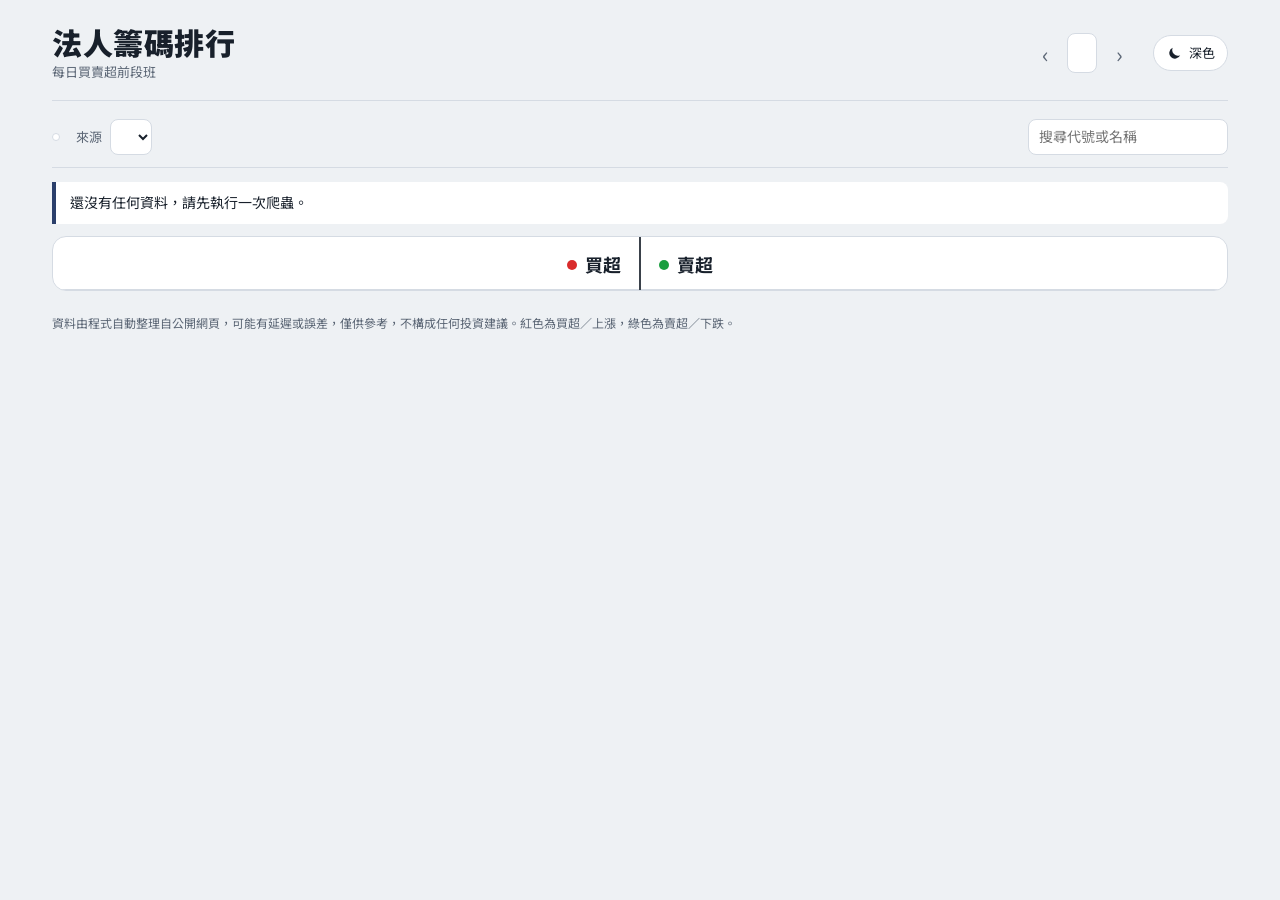
==== web/index.html @ bb814d41 "feat: tw-chip-rank 法人與主力買賣超排行（爬蟲＋靜態網頁）" ====
<!doctype html>
<html lang="zh-Hant-TW">
<head>
  <meta charset="utf-8">
  <meta name="viewport" content="width=device-width, initial-scale=1, viewport-fit=cover">
  <meta name="color-scheme" content="light dark">
  <title>法人籌碼排行</title>
  <link rel="icon" href="data:image/svg+xml,<svg xmlns='http://www.w3.org/2000/svg' viewBox='0 0 100 100'><text y='.9em' font-size='90'>📊</text></svg>">
  <script>
    // 先決定主題再渲染，避免閃白
    (function () {
      var t = null;
      try { t = localStorage.getItem("theme"); } catch (e) {}
      if (!t) t = matchMedia("(prefers-color-scheme: dark)").matches ? "dark" : "light";
      document.documentElement.setAttribute("data-theme", t);
    })();
  </script>
  <link rel="preconnect" href="https://fonts.googleapis.com">
  <link rel="preconnect" href="https://fonts.gstatic.com" crossorigin>
  <link href="https://fonts.googleapis.com/css2?family=Noto+Sans+TC:wght@400;500;700;900&display=swap" rel="stylesheet">
  <link rel="stylesheet" href="assets/style.css">
</head>
<body>
  <header class="top">
    <div class="brand">
      <h1>法人籌碼排行</h1>
      <p class="sub" id="subline">每日買賣超前段班</p>
    </div>

    <nav class="day" aria-label="資料日期">
      <button class="icon-btn" id="prevDay" aria-label="前一個交易日">‹</button>
      <label class="day-pick">
        <span class="sr-only">選擇日期</span>
        <select id="dateSelect"></select>
      </label>
      <button class="icon-btn" id="nextDay" aria-label="下一個交易日">›</button>
    </nav>

    <button class="theme-btn" id="themeBtn" aria-label="切換淺色／深色">
      <svg class="i-sun" viewBox="0 0 24 24" aria-hidden="true"><circle cx="12" cy="12" r="4.5"/><path d="M12 2v2.5M12 19.5V22M2 12h2.5M19.5 12H22M4.9 4.9l1.8 1.8M17.3 17.3l1.8 1.8M4.9 19.1l1.8-1.8M17.3 6.7l1.8-1.8"/></svg>
      <svg class="i-moon" viewBox="0 0 24 24" aria-hidden="true"><path d="M20 14.5A8 8 0 0 1 9.5 4a8 8 0 1 0 10.5 10.5z"/></svg>
      <span id="themeLabel">深色</span>
    </button>
  </header>

  <section class="controls" aria-label="篩選">
    <div class="tabs" id="catTabs" role="tablist" aria-label="類別"></div>

    <div class="filters">
      <div class="seg" id="mktSeg" role="radiogroup" aria-label="市場"></div>
      <label class="field">
        <span>來源</span>
        <select id="srcSelect"></select>
      </label>
      <label class="field search">
        <span class="sr-only">搜尋股票</span>
        <input id="search" type="search" placeholder="搜尋代號或名稱" autocomplete="off">
      </label>
    </div>
  </section>

  <div class="notice" id="notice" hidden></div>

  <p class="tally" id="tally"></p>

  <div class="side-switch seg" id="sideSwitch" role="radiogroup" aria-label="買超或賣超">
    <button role="radio" data-side="buy" aria-checked="true">買超</button>
    <button role="radio" data-side="sell" aria-checked="false">賣超</button>
  </div>

  <main class="board" id="board" data-side="buy">
    <section class="col col-buy" aria-labelledby="hBuy">
      <h2 id="hBuy"><span class="dot up"></span>買超</h2>
      <ol class="rows" id="buyList"></ol>
    </section>
    <div class="spine" aria-hidden="true"></div>
    <section class="col col-sell" aria-labelledby="hSell">
      <h2 id="hSell"><span class="dot down"></span>賣超</h2>
      <ol class="rows" id="sellList"></ol>
    </section>
  </main>

  <footer class="foot">
    <p id="sourceLink"></p>
    <p>資料由程式自動整理自公開網頁，可能有延遲或誤差，僅供參考，不構成任何投資建議。紅色為買超／上漲，綠色為賣超／下跌。</p>
  </footer>

  <script src="assets/app.js"></script>
</body>
</html>
---- web/assets/style.css ----
/* ============ 色彩：淺色 / 深色兩組 token ============ */
:root {
  --bg: #EEF1F4;
  --surface: #FFFFFF;
  --ink: #18202B;
  --muted: #5B6675;
  --rule: #D5DBE3;
  --accent: #2B3F6B;
  --accent-ink: #FFFFFF;
  --up: #D92B2B;
  --down: #1A9E3F;
  --up-bar: rgba(217, 43, 43, .14);
  --down-bar: rgba(26, 158, 63, .14);
  --hl: #FFF3C4;
  --focus: #3D6BE0;
  color-scheme: light;
}
@media (prefers-color-scheme: dark) {
  :root:not([data-theme="light"]) {
    --bg: #10151C; --surface: #171E27; --ink: #E4E8EE; --muted: #8E99A8; --rule: #27313D;
    --accent: #8FA8DB; --accent-ink: #10151C; --up: #FF5C5C; --down: #33C46A;
    --up-bar: rgba(255, 92, 92, .17); --down-bar: rgba(51, 196, 106, .16); --hl: #3A3420; --focus: #8FB0FF;
    color-scheme: dark;
  }
}
:root[data-theme="dark"] {
  --bg: #10151C; --surface: #171E27; --ink: #E4E8EE; --muted: #8E99A8; --rule: #27313D;
  --accent: #8FA8DB; --accent-ink: #10151C; --up: #FF5C5C; --down: #33C46A;
  --up-bar: rgba(255, 92, 92, .17); --down-bar: rgba(51, 196, 106, .16); --hl: #3A3420; --focus: #8FB0FF;
  color-scheme: dark;
}

/* ============ 基礎 ============ */
:root {
  box-sizing: border-box;
  padding-top: env(safe-area-inset-top, 0px);
  padding-bottom: env(safe-area-inset-bottom, 0px);
}
*, *::before, *::after { box-sizing: inherit; }
html { scroll-padding-top: env(safe-area-inset-top, 0px); -webkit-text-size-adjust: 100%; }
body {
  margin: 0 auto;
  max-width: 1240px;
  padding: 0 clamp(12px, 3vw, 32px) 32px;
  background: var(--bg);
  color: var(--ink);
  font-family: "Noto Sans TC", "PingFang TC", "Microsoft JhengHei", "Helvetica Neue", Arial, sans-serif;
  font-size: 15px;
  line-height: 1.55;
  font-variant-numeric: tabular-nums;
  transition: background-color .2s, color .2s;
}
button, select, input { font: inherit; color: inherit; }
:focus-visible { outline: 2px solid var(--focus); outline-offset: 2px; border-radius: 6px; }
.sr-only { position: absolute; width: 1px; height: 1px; overflow: hidden; clip: rect(0 0 0 0); white-space: nowrap; }

/* ============ 頁首 ============ */
.top {
  display: grid;
  grid-template-columns: 1fr auto auto;
  align-items: center;
  gap: 16px;
  padding: 24px 0 18px;
}
.brand h1 { margin: 0; font-size: clamp(22px, 3vw, 30px); font-weight: 900; letter-spacing: .02em; line-height: 1.2; }
.brand .sub { margin: 2px 0 0; color: var(--muted); font-size: 13px; }

.day { display: flex; align-items: center; gap: 4px; }
.day-pick select {
  appearance: none; border: 1px solid var(--rule); background: var(--surface);
  border-radius: 8px; padding: 7px 14px; font-weight: 700; font-size: 16px; cursor: pointer; text-align: center;
}
.icon-btn {
  width: 36px; height: 36px; border-radius: 8px; border: 1px solid transparent;
  background: transparent; font-size: 22px; line-height: 1; cursor: pointer; color: var(--muted);
}
.icon-btn:hover:not(:disabled) { border-color: var(--rule); color: var(--ink); }
.icon-btn:disabled { opacity: .3; cursor: default; }

.theme-btn {
  display: inline-flex; align-items: center; gap: 6px; height: 36px; padding: 0 12px;
  border-radius: 18px; border: 1px solid var(--rule); background: var(--surface); cursor: pointer; font-size: 13px;
}
.theme-btn svg { width: 17px; height: 17px; fill: none; stroke: currentColor; stroke-width: 1.8; stroke-linecap: round; }
.theme-btn .i-moon { fill: currentColor; stroke: none; }
:root[data-theme="dark"] .i-moon, :root:not([data-theme="dark"]) .i-sun { display: none; }

/* ============ 篩選列 ============ */
.controls { border-top: 1px solid var(--rule); border-bottom: 1px solid var(--rule); margin-bottom: 14px; }
.tabs { display: flex; gap: 4px; overflow-x: auto; scrollbar-width: none; padding-top: 6px; }
.tabs::-webkit-scrollbar { display: none; }
.tabs button {
  flex: none; border: 0; background: none; padding: 10px 14px 12px; cursor: pointer;
  font-size: 16px; font-weight: 500; color: var(--muted); border-bottom: 3px solid transparent;
}
.tabs button[aria-selected="true"] { color: var(--ink); font-weight: 700; border-bottom-color: var(--accent); }
.tabs button:disabled { opacity: .35; cursor: default; }

.filters { display: flex; flex-wrap: wrap; gap: 10px 16px; align-items: center; padding: 12px 0; }
.seg { display: inline-flex; background: var(--surface); border: 1px solid var(--rule); border-radius: 9px; padding: 3px; }
.seg button {
  border: 0; background: none; padding: 5px 14px; border-radius: 6px; cursor: pointer; font-size: 14px; color: var(--muted);
}
.seg button[aria-checked="true"] { background: var(--accent); color: var(--accent-ink); font-weight: 700; }
.seg button:disabled { opacity: .35; cursor: default; }
.field { display: inline-flex; align-items: center; gap: 8px; font-size: 13px; color: var(--muted); }
.field select, .field input {
  border: 1px solid var(--rule); background: var(--surface); border-radius: 8px; padding: 6px 10px; font-size: 14px; color: var(--ink);
}
.search { margin-left: auto; }
.search input { width: 200px; }

.notice {
  border-left: 4px solid var(--accent); background: var(--surface); padding: 10px 14px; border-radius: 0 8px 8px 0;
  margin-bottom: 12px; font-size: 14px;
}
.notice.err { border-left-color: var(--up); }
.tally { margin: 0 0 12px; color: var(--muted); font-size: 14px; }
.tally b.up { color: var(--up); }
.tally b.down { color: var(--down); }

/* ============ 對拉排行板 ============ */
.board {
  display: grid;
  grid-template-columns: 1fr 2px 1fr;
  background: var(--surface);
  border: 1px solid var(--rule);
  border-radius: 14px;
  overflow: hidden;
}
.spine { background: var(--ink); opacity: .85; }
.col h2 {
  margin: 0; padding: 14px 18px 10px; font-size: 18px; font-weight: 700; display: flex; align-items: center; gap: 8px;
  border-bottom: 1px solid var(--rule);
}
.col-buy h2 { justify-content: flex-end; }
.dot { width: 10px; height: 10px; border-radius: 50%; }
.dot.up { background: var(--up); }
.dot.down { background: var(--down); }

.rows { list-style: none; margin: 0; padding: 0; }
.row {
  position: relative;
  display: grid;
  grid-template-columns: 2.2em minmax(0, 1fr) auto 6.2em;
  align-items: center;
  gap: 10px;
  padding: 8px 18px;
  border-bottom: 1px solid var(--rule);
  isolation: isolate;
}
.row:last-child { border-bottom: 0; }
/* 量能條：從中央脊線往外長 */
.row::before {
  content: ""; position: absolute; top: 4px; bottom: 4px; width: var(--w, 0%); z-index: -1; border-radius: 3px;
}
.col-buy .row::before { right: 0; background: var(--up-bar); border-radius: 3px 0 0 3px; }
.col-sell .row::before { left: 0; background: var(--down-bar); border-radius: 0 3px 3px 0; }
.row.hit { background: var(--hl); }

.rk { color: var(--muted); font-size: 13px; text-align: right; }
.rk.rk-top { color: var(--ink); font-weight: 900; font-size: 15px; }
.nm { min-width: 0; }
.nm a { color: inherit; text-decoration: none; font-weight: 500; }
.nm a:hover { text-decoration: underline; }
.nm .cd { color: var(--muted); font-size: 12px; margin-left: 6px; }
.streak {
  display: inline-block; margin-left: 6px; font-size: 11px; padding: 0 6px; border-radius: 9px; vertical-align: 1px;
  border: 1px solid currentColor;
}
.col-buy .streak { color: var(--up); }
.col-sell .streak { color: var(--down); }
.px { text-align: right; font-size: 13px; line-height: 1.25; }
.px .chg { display: block; font-size: 12px; }
.net { text-align: right; font-weight: 700; font-size: 16px; }
.up { color: var(--up); }
.down { color: var(--down); }
.flat { color: var(--muted); }
.empty { padding: 36px 18px; color: var(--muted); text-align: center; }

.side-switch { display: none; margin-bottom: 12px; }

.foot { color: var(--muted); font-size: 12px; margin-top: 22px; line-height: 1.7; }
.foot a { color: var(--accent); }

/* ============ 平板 ============ */
@media (max-width: 980px) {
  .row { grid-template-columns: 2em minmax(0, 1fr) 5.6em; padding: 8px 12px; }
  .px { display: none; }
  .search { margin-left: 0; flex: 1 1 180px; }
  .search input { width: 100%; }
}

/* ============ 手機：單欄 + 買/賣切換 ============ */
@media (max-width: 640px) {
  .top { grid-template-columns: 1fr auto; gap: 10px; padding-top: 16px; }
  .day { grid-column: 1 / -1; grid-row: 2; justify-content: center; }
  .theme-btn span { display: none; }
  .theme-btn { width: 36px; padding: 0; justify-content: center; }
  .filters { gap: 10px; }
  .side-switch { display: flex; }
  .side-switch button { flex: 1; padding: 8px; font-size: 15px; }
  .side-switch button[data-side="sell"][aria-checked="true"] { background: var(--down); color: #fff; }
  .side-switch button[data-side="buy"][aria-checked="true"] { background: var(--up); color: #fff; }
  .board { grid-template-columns: 1fr; }
  .spine { display: none; }
  .board[data-side="buy"] .col-sell, .board[data-side="sell"] .col-buy { display: none; }
  .col h2 { display: none; }
  .col-buy h2 { justify-content: flex-start; }
  .row { grid-template-columns: 1.9em minmax(0, 1fr) auto 5.4em; padding: 10px 12px; }
  .px { display: block; }
  .col-buy .row::before { right: auto; left: 0; border-radius: 0 3px 3px 0; }
}

@media (prefers-reduced-motion: reduce) {
  * { transition: none !important; }
}
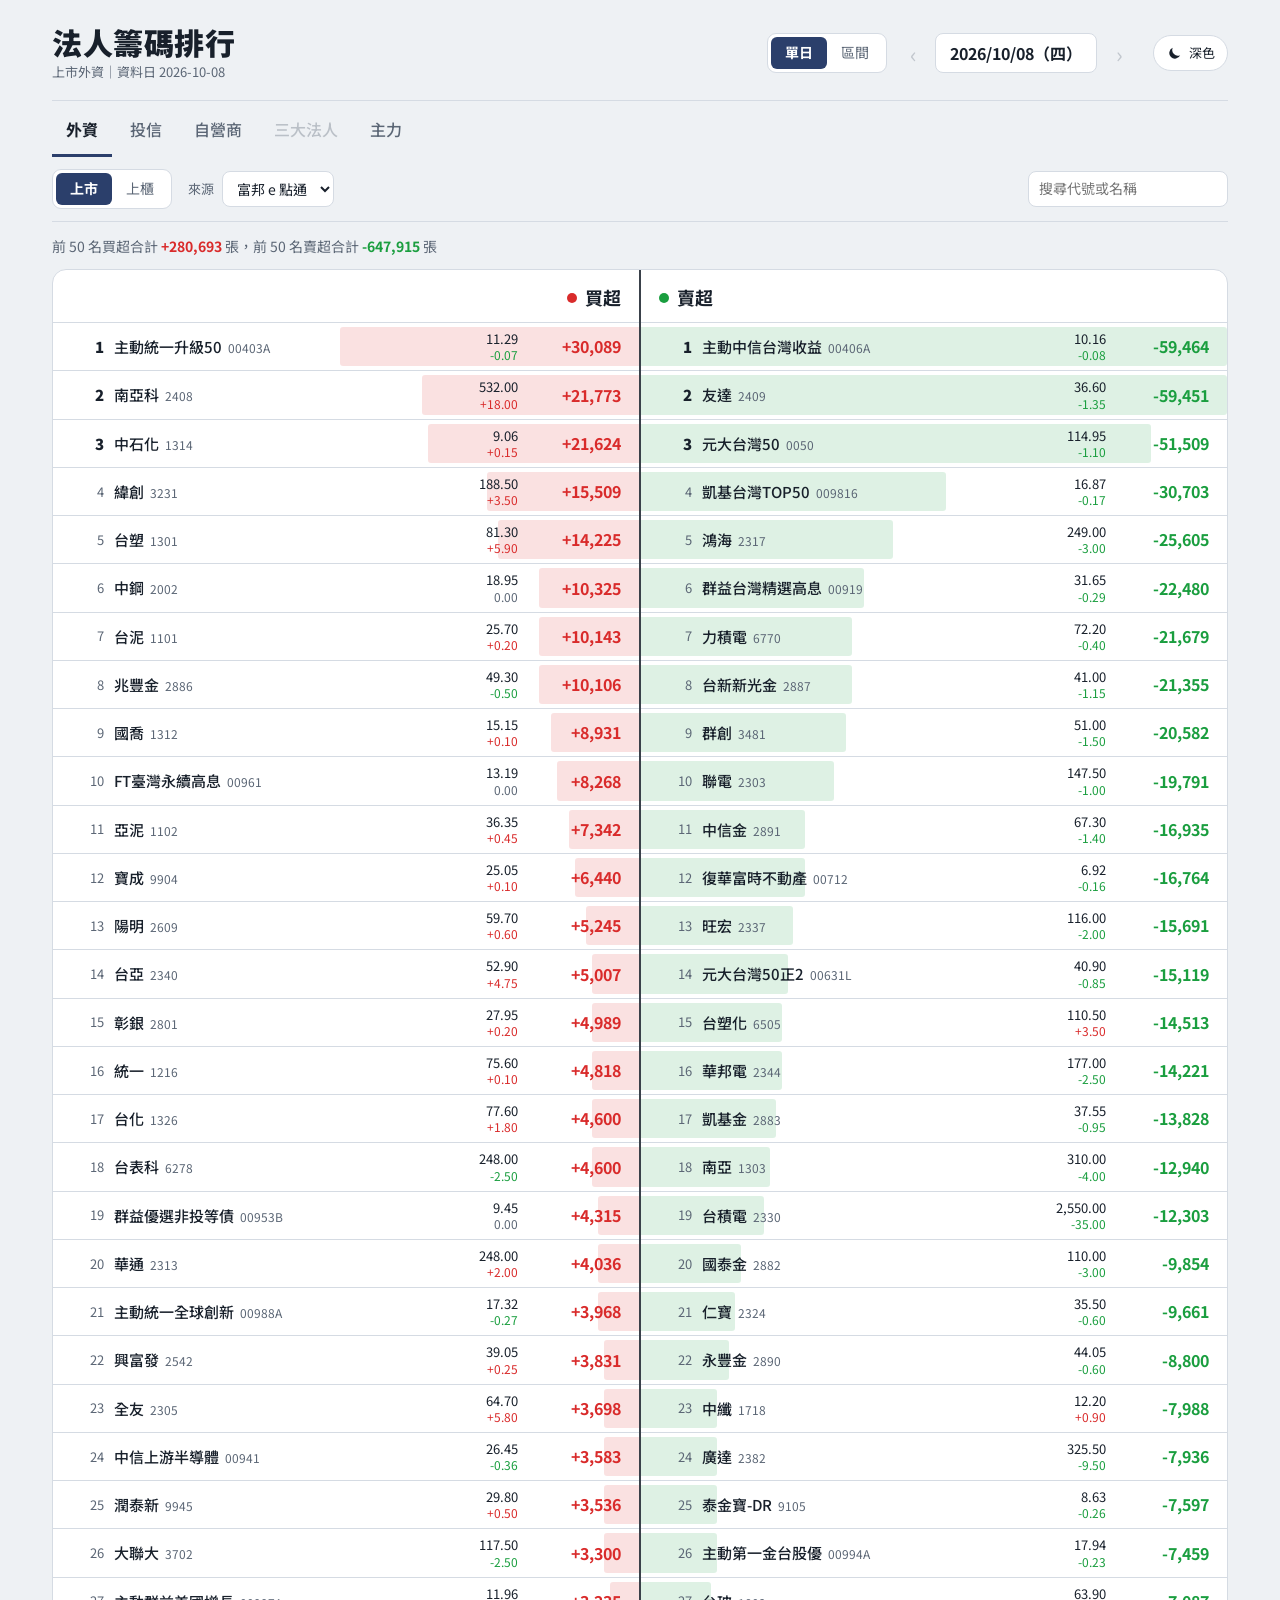
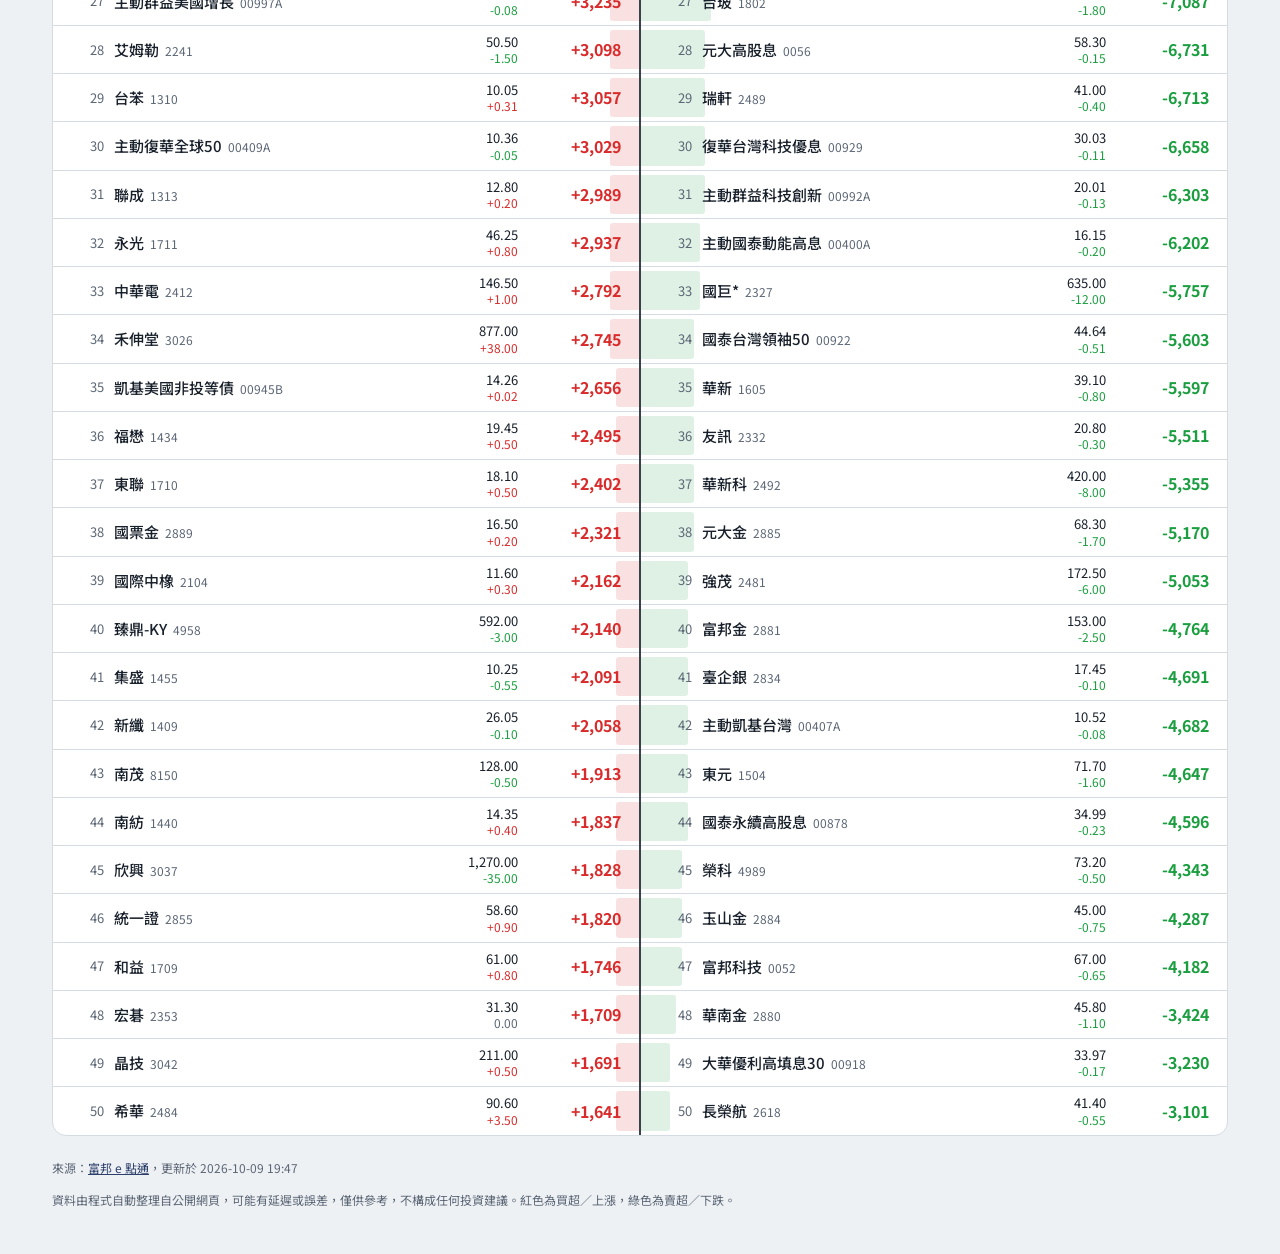
==== commit 62592664: "feat(web): 區間模式－選起訖日期統計累計買賣超" ====
--- a/web/index.html
+++ b/web/index.html
@@ -28,12 +28,29 @@
     </div>
 
     <nav class="day" aria-label="資料日期">
-      <button class="icon-btn" id="prevDay" aria-label="前一個交易日">‹</button>
-      <label class="day-pick">
-        <span class="sr-only">選擇日期</span>
-        <select id="dateSelect"></select>
-      </label>
-      <button class="icon-btn" id="nextDay" aria-label="下一個交易日">›</button>
+      <div class="seg mode-seg" id="modeSeg" role="radiogroup" aria-label="單日或區間">
+        <button role="radio" data-mode="day" aria-checked="true">單日</button>
+        <button role="radio" data-mode="range" aria-checked="false">區間</button>
+      </div>
+      <div class="day-single" id="daySingle">
+        <button class="icon-btn" id="prevDay" aria-label="前一個交易日">‹</button>
+        <label class="day-pick">
+          <span class="sr-only">選擇日期</span>
+          <select id="dateSelect"></select>
+        </label>
+        <button class="icon-btn" id="nextDay" aria-label="下一個交易日">›</button>
+      </div>
+      <div class="day-range" id="dayRange" hidden>
+        <label class="day-pick">
+          <span class="sr-only">起始日</span>
+          <select id="fromSelect"></select>
+        </label>
+        <span class="range-sep" aria-hidden="true">～</span>
+        <label class="day-pick">
+          <span class="sr-only">結束日</span>
+          <select id="toSelect"></select>
+        </label>
+      </div>
     </nav>
 
     <button class="theme-btn" id="themeBtn" aria-label="切換淺色／深色">
@@ -58,6 +75,15 @@
       </label>
     </div>
   </section>
+
+  <div class="presets" id="presets" hidden>
+    <span>快速選擇</span>
+    <button data-n="5">近 5 日</button>
+    <button data-n="10">近 10 日</button>
+    <button data-n="20">近 20 日</button>
+    <button data-n="60">近 60 日</button>
+    <button data-n="0">全部</button>
+  </div>
 
   <div class="notice" id="notice" hidden></div>
 
--- a/web/assets/style.css
+++ b/web/assets/style.css
@@ -70,6 +70,24 @@
   appearance: none; border: 1px solid var(--rule); background: var(--surface);
   border-radius: 8px; padding: 7px 14px; font-weight: 700; font-size: 16px; cursor: pointer; text-align: center;
 }
+.day { flex-wrap: wrap; justify-content: center; gap: 8px; }
+.day-single, .day-range { display: flex; align-items: center; gap: 4px; }
+.day-range[hidden], .day-single[hidden], .presets[hidden] { display: none; }
+.day-range .day-pick select { font-size: 15px; padding: 7px 10px; }
+.range-sep { color: var(--muted); padding: 0 2px; }
+.mode-seg button { padding: 5px 12px; }
+
+.presets { display: flex; flex-wrap: wrap; align-items: center; gap: 6px; margin: -4px 0 12px; font-size: 13px; color: var(--muted); }
+.presets span { margin-right: 4px; }
+.presets button {
+  border: 1px solid var(--rule); background: var(--surface); border-radius: 14px; padding: 3px 12px; cursor: pointer; font-size: 13px; color: var(--ink);
+}
+.presets button[aria-pressed="true"] { background: var(--accent); color: var(--accent-ink); border-color: var(--accent); font-weight: 700; }
+.presets button:disabled { opacity: .35; cursor: default; }
+
+.days-badge { display: inline-block; margin-left: 6px; font-size: 11px; padding: 0 6px; border-radius: 9px; vertical-align: 1px; color: var(--muted); border: 1px solid var(--rule); }
+.days-badge.full { color: var(--ink); border-color: var(--ink); font-weight: 700; }
+
 .icon-btn {
   width: 36px; height: 36px; border-radius: 8px; border: 1px solid transparent;
   background: transparent; font-size: 22px; line-height: 1; cursor: pointer; color: var(--muted);
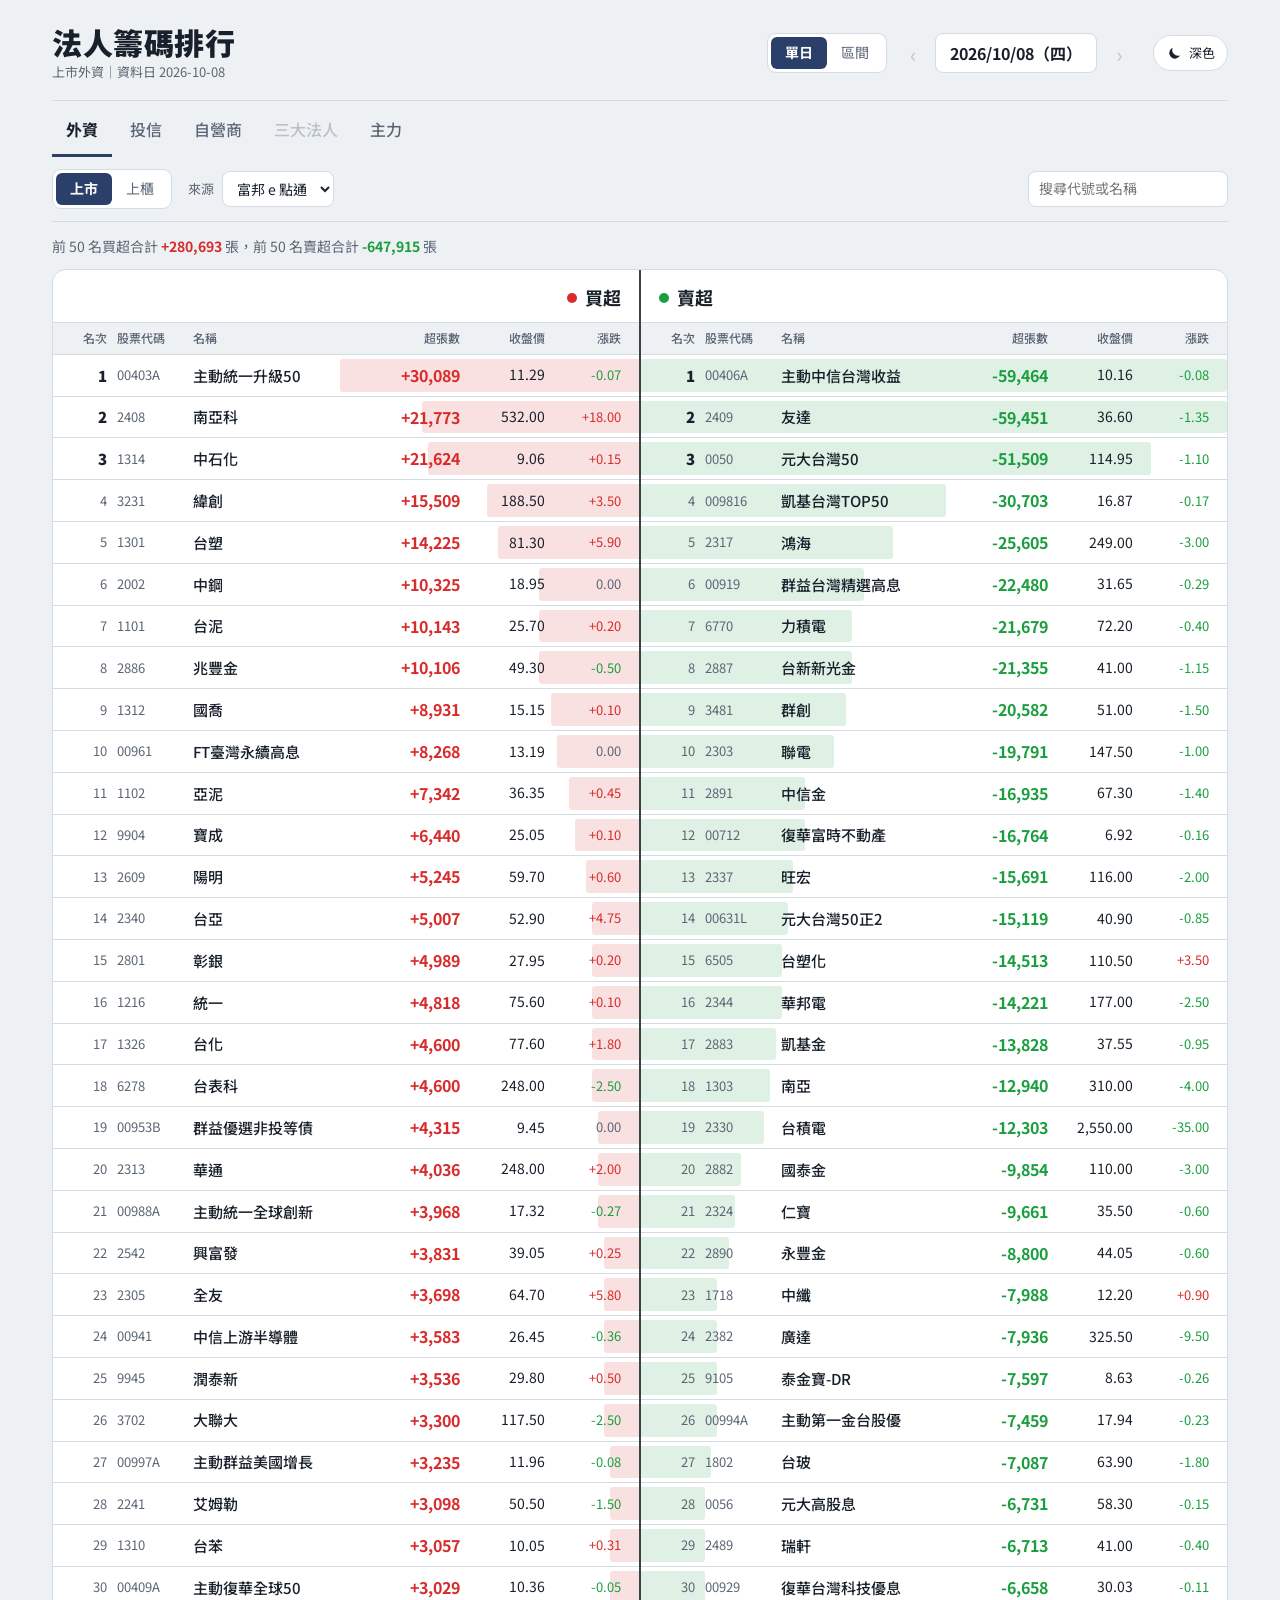
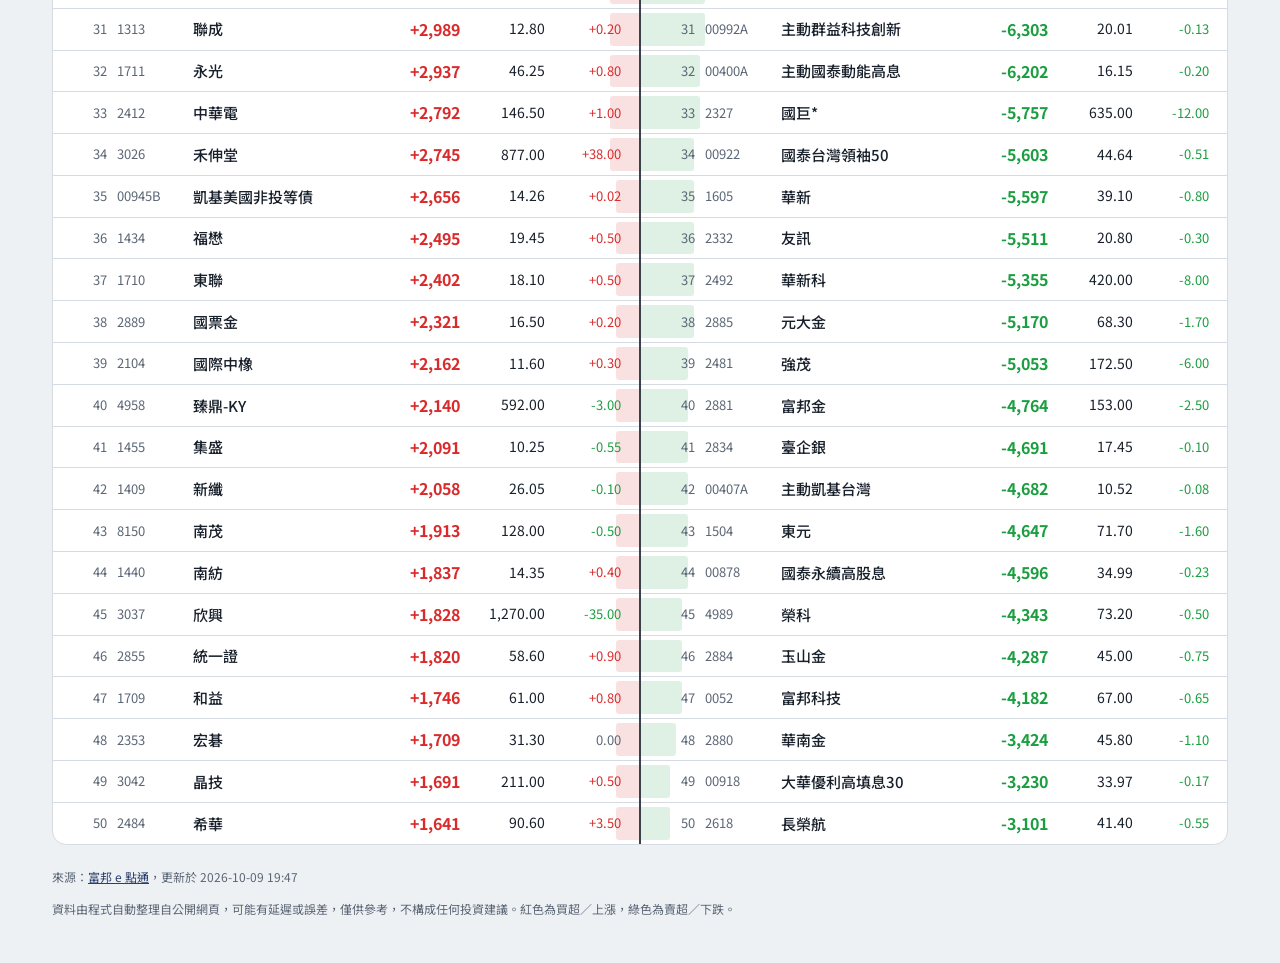
==== commit e1d4df6f: "feat(web): 排行表加表頭，欄位改為名次／股票代碼／名稱／超張數／收盤價／漲跌" ====
--- a/web/index.html
+++ b/web/index.html
@@ -97,11 +97,13 @@
   <main class="board" id="board" data-side="buy">
     <section class="col col-buy" aria-labelledby="hBuy">
       <h2 id="hBuy"><span class="dot up"></span>買超</h2>
+      <div class="row thead" role="presentation"><span class="rk">名次</span><span class="cd">股票代碼</span><span class="nm">名稱</span><span class="net h-net">超張數</span><span class="px h-px">收盤價</span><span class="chg">漲跌</span></div>
       <ol class="rows" id="buyList"></ol>
     </section>
     <div class="spine" aria-hidden="true"></div>
     <section class="col col-sell" aria-labelledby="hSell">
       <h2 id="hSell"><span class="dot down"></span>賣超</h2>
+      <div class="row thead" role="presentation"><span class="rk">名次</span><span class="cd">股票代碼</span><span class="nm">名稱</span><span class="net h-net">超張數</span><span class="px h-px">收盤價</span><span class="chg">漲跌</span></div>
       <ol class="rows" id="sellList"></ol>
     </section>
   </main>
--- a/web/assets/style.css
+++ b/web/assets/style.css
@@ -160,7 +160,7 @@
 .row {
   position: relative;
   display: grid;
-  grid-template-columns: 2.2em minmax(0, 1fr) auto 6.2em;
+  grid-template-columns: 2.4em 4.4em minmax(0, 1fr) 6.2em 5em 4.4em;
   align-items: center;
   gap: 10px;
   padding: 8px 18px;
@@ -181,15 +181,21 @@
 .nm { min-width: 0; }
 .nm a { color: inherit; text-decoration: none; font-weight: 500; }
 .nm a:hover { text-decoration: underline; }
-.nm .cd { color: var(--muted); font-size: 12px; margin-left: 6px; }
+.row > .cd { color: var(--muted); font-size: 13px; }
+.nm { overflow: hidden; text-overflow: ellipsis; white-space: nowrap; }
 .streak {
   display: inline-block; margin-left: 6px; font-size: 11px; padding: 0 6px; border-radius: 9px; vertical-align: 1px;
   border: 1px solid currentColor;
 }
 .col-buy .streak { color: var(--up); }
 .col-sell .streak { color: var(--down); }
-.px { text-align: right; font-size: 13px; line-height: 1.25; }
-.px .chg { display: block; font-size: 12px; }
+.px { text-align: right; font-size: 14px; }
+.row > .chg { text-align: right; font-size: 13px; }
+/* 表頭 */
+.row.thead { padding-top: 6px; padding-bottom: 6px; color: var(--muted); background: var(--bg); }
+.row.thead::before { display: none; }
+.row.thead > span { color: var(--muted); font-size: 12px; font-weight: 500; white-space: nowrap; overflow: hidden; text-overflow: clip; }
+.row.thead .nm { overflow: visible; }
 .net { text-align: right; font-weight: 700; font-size: 16px; }
 .up { color: var(--up); }
 .down { color: var(--down); }
@@ -203,8 +209,10 @@
 
 /* ============ 平板 ============ */
 @media (max-width: 980px) {
-  .row { grid-template-columns: 2em minmax(0, 1fr) 5.6em; padding: 8px 12px; }
-  .px { display: none; }
+  .row { grid-template-columns: 2em 3.9em minmax(0, 1fr) 5.4em 4.4em 3.8em; gap: 6px; padding: 8px 10px; }
+  .net { font-size: 15px; }
+  .px, .row > .chg { font-size: 12px; }
+  .streak, .days-badge { display: none; }
   .search { margin-left: 0; flex: 1 1 180px; }
   .search input { width: 100%; }
 }
@@ -225,8 +233,10 @@
   .board[data-side="buy"] .col-sell, .board[data-side="sell"] .col-buy { display: none; }
   .col h2 { display: none; }
   .col-buy h2 { justify-content: flex-start; }
-  .row { grid-template-columns: 1.9em minmax(0, 1fr) auto 5.4em; padding: 10px 12px; }
-  .px { display: block; }
+  .row { grid-template-columns: 1.5em 3.3em minmax(0, 1fr) 4.9em 4.1em 3.3em; gap: 4px; padding: 10px 8px; }
+  .row > .cd { font-size: 12px; }
+  .net { font-size: 14px; }
+  .row.thead > span { font-size: 11px; letter-spacing: -.02em; }
   .col-buy .row::before { right: auto; left: 0; border-radius: 0 3px 3px 0; }
 }
 
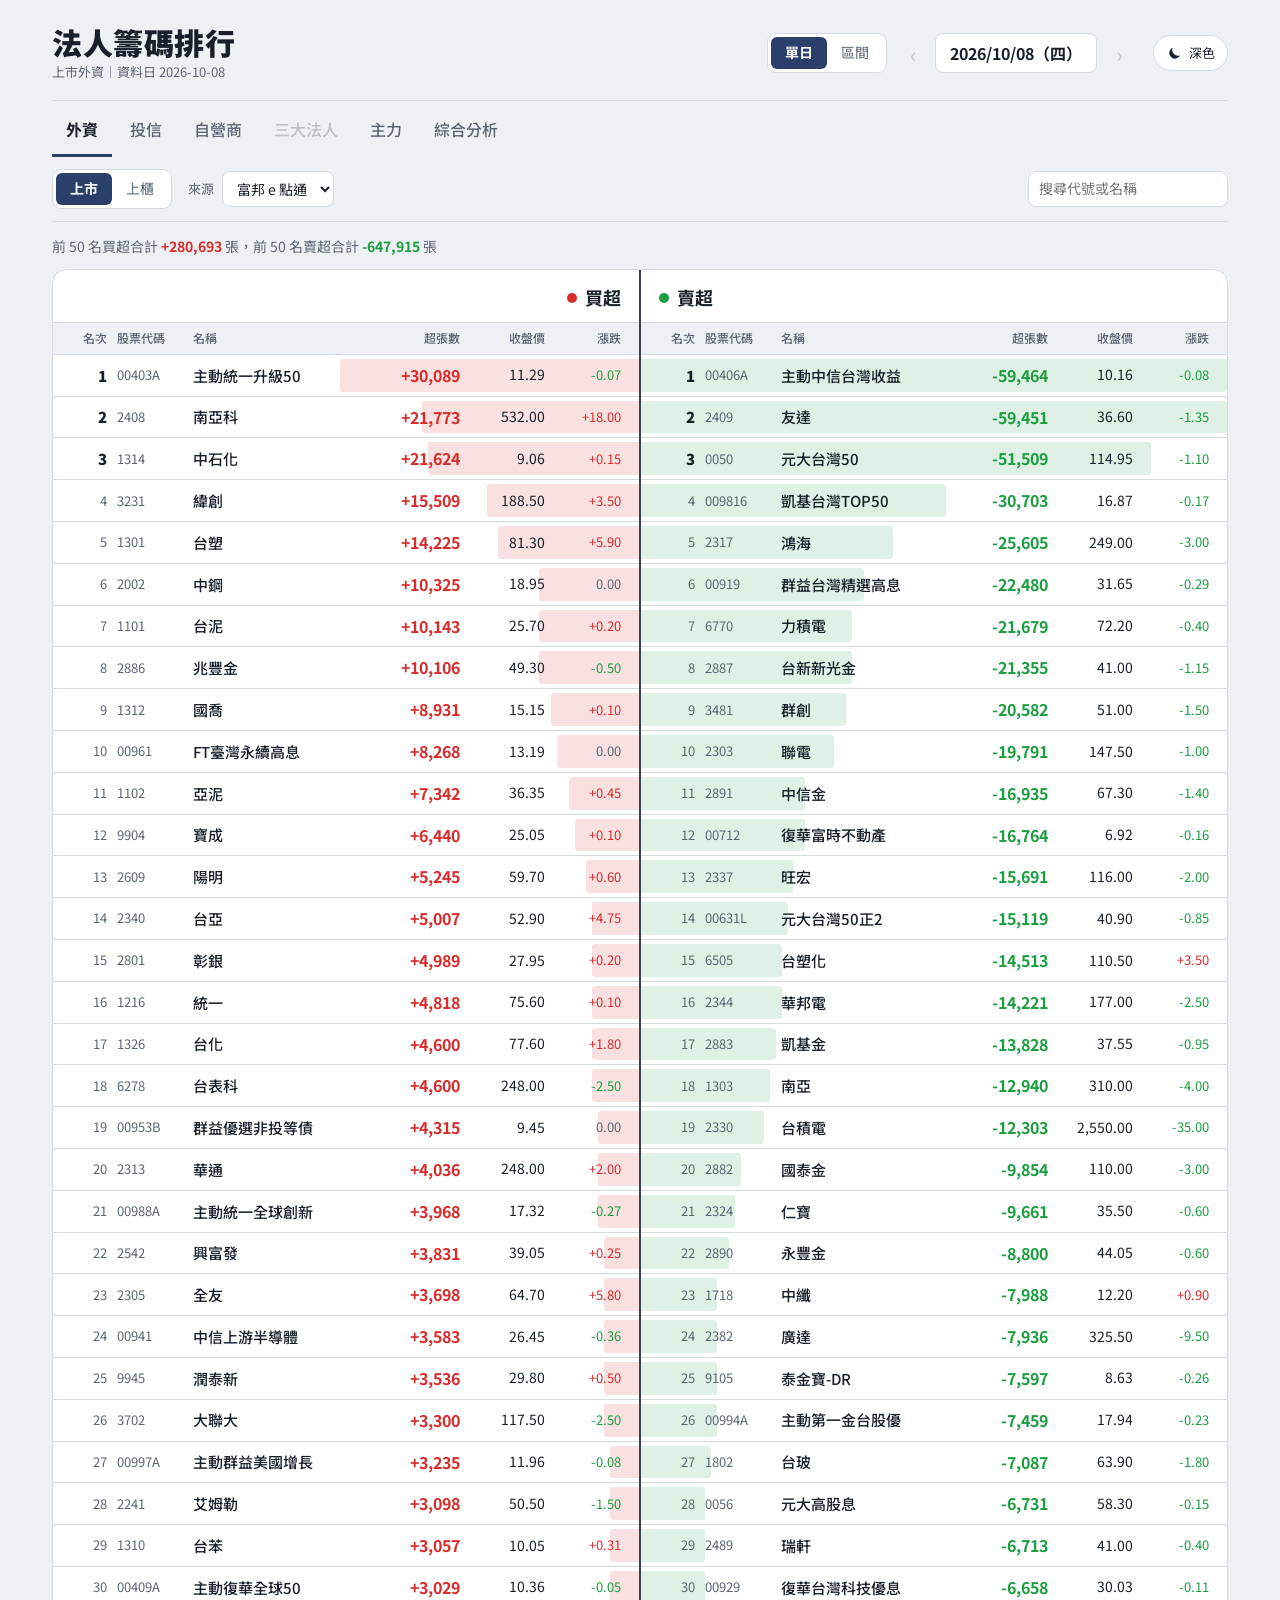
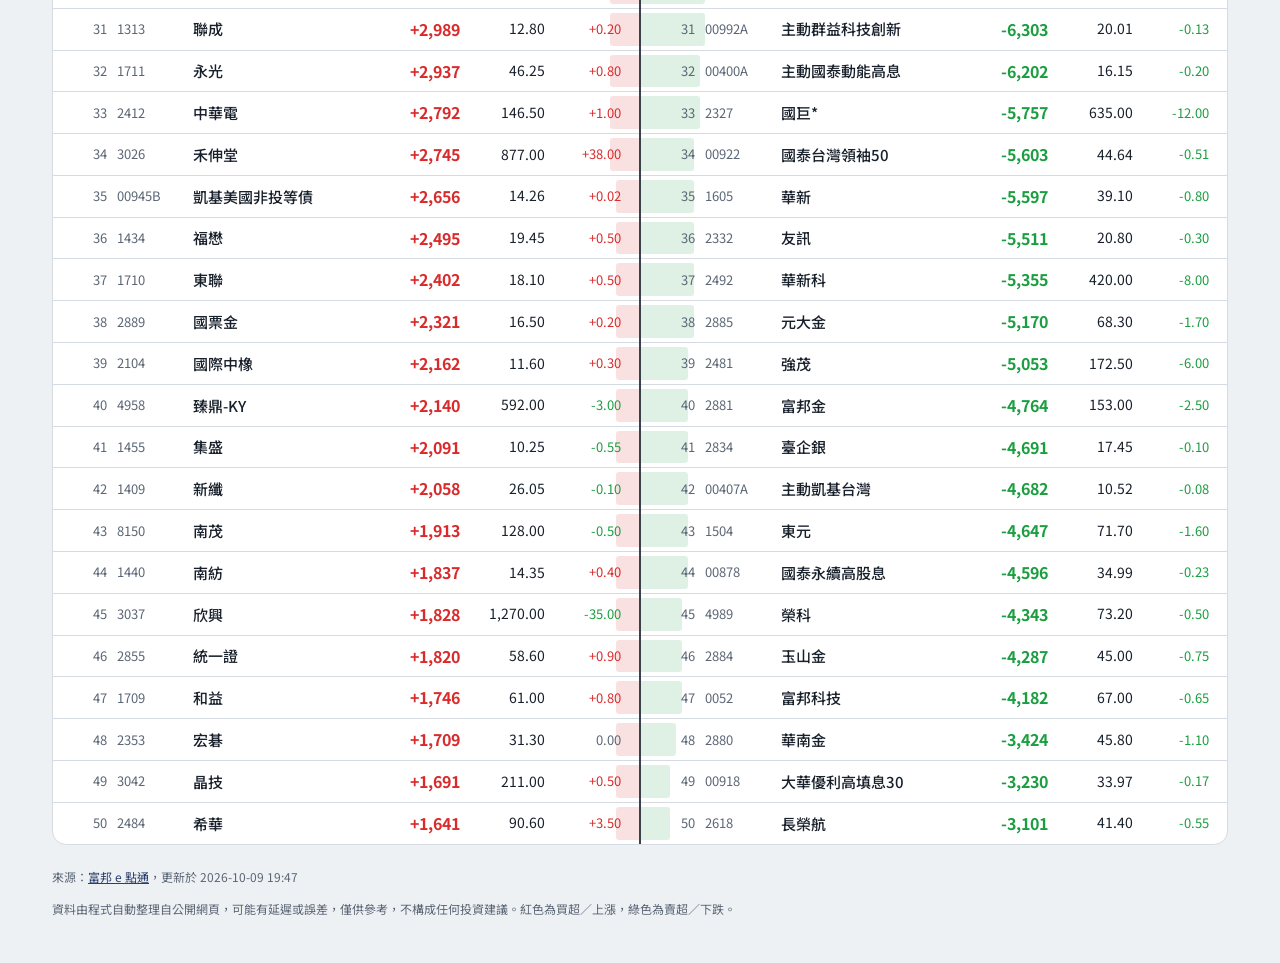
==== commit 53cd5724: "feat(web): 新增「綜合分析」分頁－外資／投信／自營商／主力交叉比對與共振訊號" ====
--- a/web/index.html
+++ b/web/index.html
@@ -94,6 +94,48 @@
     <button role="radio" data-side="sell" aria-checked="false">賣超</button>
   </div>
 
+  <section class="combo" id="combo" hidden aria-label="綜合分析">
+    <div class="combo-bar">
+      <div class="chips" id="comboFilter" role="radiogroup" aria-label="篩選訊號">
+        <button data-f="all">全部</button>
+        <button data-f="buy2">共振買超</button>
+        <button data-f="sell2">共振賣超</button>
+        <button data-f="tybuy">土洋同買</button>
+        <button data-f="tysell">土洋同賣</button>
+        <button data-f="imbuy">法人＋主力同買</button>
+        <button data-f="imsell">法人＋主力同賣</button>
+        <button data-f="fight">土洋對作</button>
+      </div>
+      <div class="combo-opts">
+      <button class="toggle" id="etfToggle" aria-pressed="true" title="ETF 常因造市、避險出現大量買賣超">排除 ETF</button>
+      <label class="field">
+        <span>排序</span>
+        <select id="comboSort">
+          <option value="score">共振分數</option>
+          <option value="inst">三大法人合計</option>
+          <option value="major">主力</option>
+          <option value="foreign">外資</option>
+          <option value="trust">投信</option>
+          <option value="dealer">自營商</option>
+        </select>
+      </label>
+      </div>
+    </div>
+    <div class="combo-wrap">
+      <table class="combo-table">
+        <thead>
+          <tr>
+            <th class="c-rk">名次</th><th class="c-cd">股票代碼</th><th class="c-nm">名稱</th>
+            <th class="c-num">外資</th><th class="c-num">投信</th><th class="c-num">自營商</th>
+            <th class="c-num c-inst">三大法人</th><th class="c-num">主力</th>
+            <th class="c-num">收盤價</th><th class="c-num">漲跌</th><th class="c-sig">共振訊號</th>
+          </tr>
+        </thead>
+        <tbody id="comboBody"></tbody>
+      </table>
+    </div>
+  </section>
+
   <main class="board" id="board" data-side="buy">
     <section class="col col-buy" aria-labelledby="hBuy">
       <h2 id="hBuy"><span class="dot up"></span>買超</h2>
--- a/web/assets/style.css
+++ b/web/assets/style.css
@@ -203,6 +203,46 @@
 .empty { padding: 36px 18px; color: var(--muted); text-align: center; }
 
 .side-switch { display: none; margin-bottom: 12px; }
+
+/* ============ 綜合分析 ============ */
+.combo[hidden] { display: none; }
+.combo-bar { display: flex; flex-wrap: wrap; gap: 10px 16px; align-items: center; justify-content: space-between; margin-bottom: 12px; }
+.chips { display: flex; flex-wrap: wrap; gap: 6px; }
+.chips button {
+  border: 1px solid var(--rule); background: var(--surface); border-radius: 14px; padding: 4px 12px; cursor: pointer; font-size: 13px;
+}
+.chips button[aria-checked="true"] { background: var(--accent); color: var(--accent-ink); border-color: var(--accent); font-weight: 700; }
+.combo-opts { display: flex; align-items: center; gap: 12px; }
+.toggle { border: 1px solid var(--rule); background: var(--surface); border-radius: 8px; padding: 5px 12px; cursor: pointer; font-size: 13px; }
+.toggle[aria-pressed="true"] { border-color: var(--accent); color: var(--accent); font-weight: 700; }
+.toggle[aria-pressed="true"]::before { content: "✓ "; }
+.chips button .n { margin-left: 4px; font-size: 11px; opacity: .75; }
+.combo-wrap { background: var(--surface); border: 1px solid var(--rule); border-radius: 14px; overflow-x: auto; -webkit-overflow-scrolling: touch; }
+.combo-table { width: 100%; border-collapse: collapse; font-size: 14px; white-space: nowrap; }
+.combo-table th {
+  position: sticky; top: 0; z-index: 1; background: var(--bg); color: var(--muted); font-size: 12px; font-weight: 500;
+  padding: 8px 10px; text-align: left; border-bottom: 1px solid var(--rule);
+}
+.combo-table td { padding: 8px 10px; border-bottom: 1px solid var(--rule); }
+.combo-table tbody tr:last-child td { border-bottom: 0; }
+.combo-table tbody tr.hit td { background: var(--hl); }
+.combo-table .c-num { text-align: right; }
+.combo-table .c-rk { text-align: right; color: var(--muted); width: 3em; }
+.combo-table .c-cd { color: var(--muted); font-size: 13px; }
+.combo-table td.c-nm a { color: inherit; text-decoration: none; font-weight: 500; }
+.combo-table td.c-nm a:hover { text-decoration: underline; }
+.combo-table td.c-inst { font-weight: 700; }
+.combo-table td.na { color: var(--muted); opacity: .6; }
+.combo-table td.c-num.up { color: var(--up); }
+.combo-table td.c-num.down { color: var(--down); }
+.sig { display: inline-block; font-size: 11px; padding: 1px 7px; border-radius: 9px; margin-right: 4px; border: 1px solid currentColor; }
+.sig.up { color: var(--up); }
+.sig.down { color: var(--down); }
+.sig.mid { color: var(--muted); }
+.score { display: inline-block; min-width: 2.2em; text-align: center; font-weight: 900; margin-right: 6px; border-radius: 6px; padding: 0 4px; }
+.score.up { background: var(--up-bar); color: var(--up); }
+.score.down { background: var(--down-bar); color: var(--down); }
+.score.flat { color: var(--muted); }
 
 .foot { color: var(--muted); font-size: 12px; margin-top: 22px; line-height: 1.7; }
 .foot a { color: var(--accent); }
@@ -240,6 +280,21 @@
   .col-buy .row::before { right: auto; left: 0; border-radius: 0 3px 3px 0; }
 }
 
+@media (max-width: 640px) {
+  .combo-table { font-size: 13px; }
+  .combo-table th, .combo-table td { padding: 8px 7px; }
+  .combo-table .c-rk { display: none; }
+  .combo-table .c-cd, .combo-table .c-nm { position: sticky; background: var(--surface); z-index: 2; }
+  .combo-table th.c-cd, .combo-table th.c-nm { background: var(--bg); z-index: 3; }
+  .combo-table .c-cd { left: 0; min-width: 4.6em; }
+  .combo-table .c-nm { left: 4.6em; box-shadow: 1px 0 0 var(--rule); }
+  .combo-bar { align-items: stretch; }
+  .chips { flex-wrap: nowrap; overflow-x: auto; scrollbar-width: none; }
+  .chips button { flex: none; }
+}
+
 @media (prefers-reduced-motion: reduce) {
   * { transition: none !important; }
 }
+
+.board[hidden] { display: none; }
